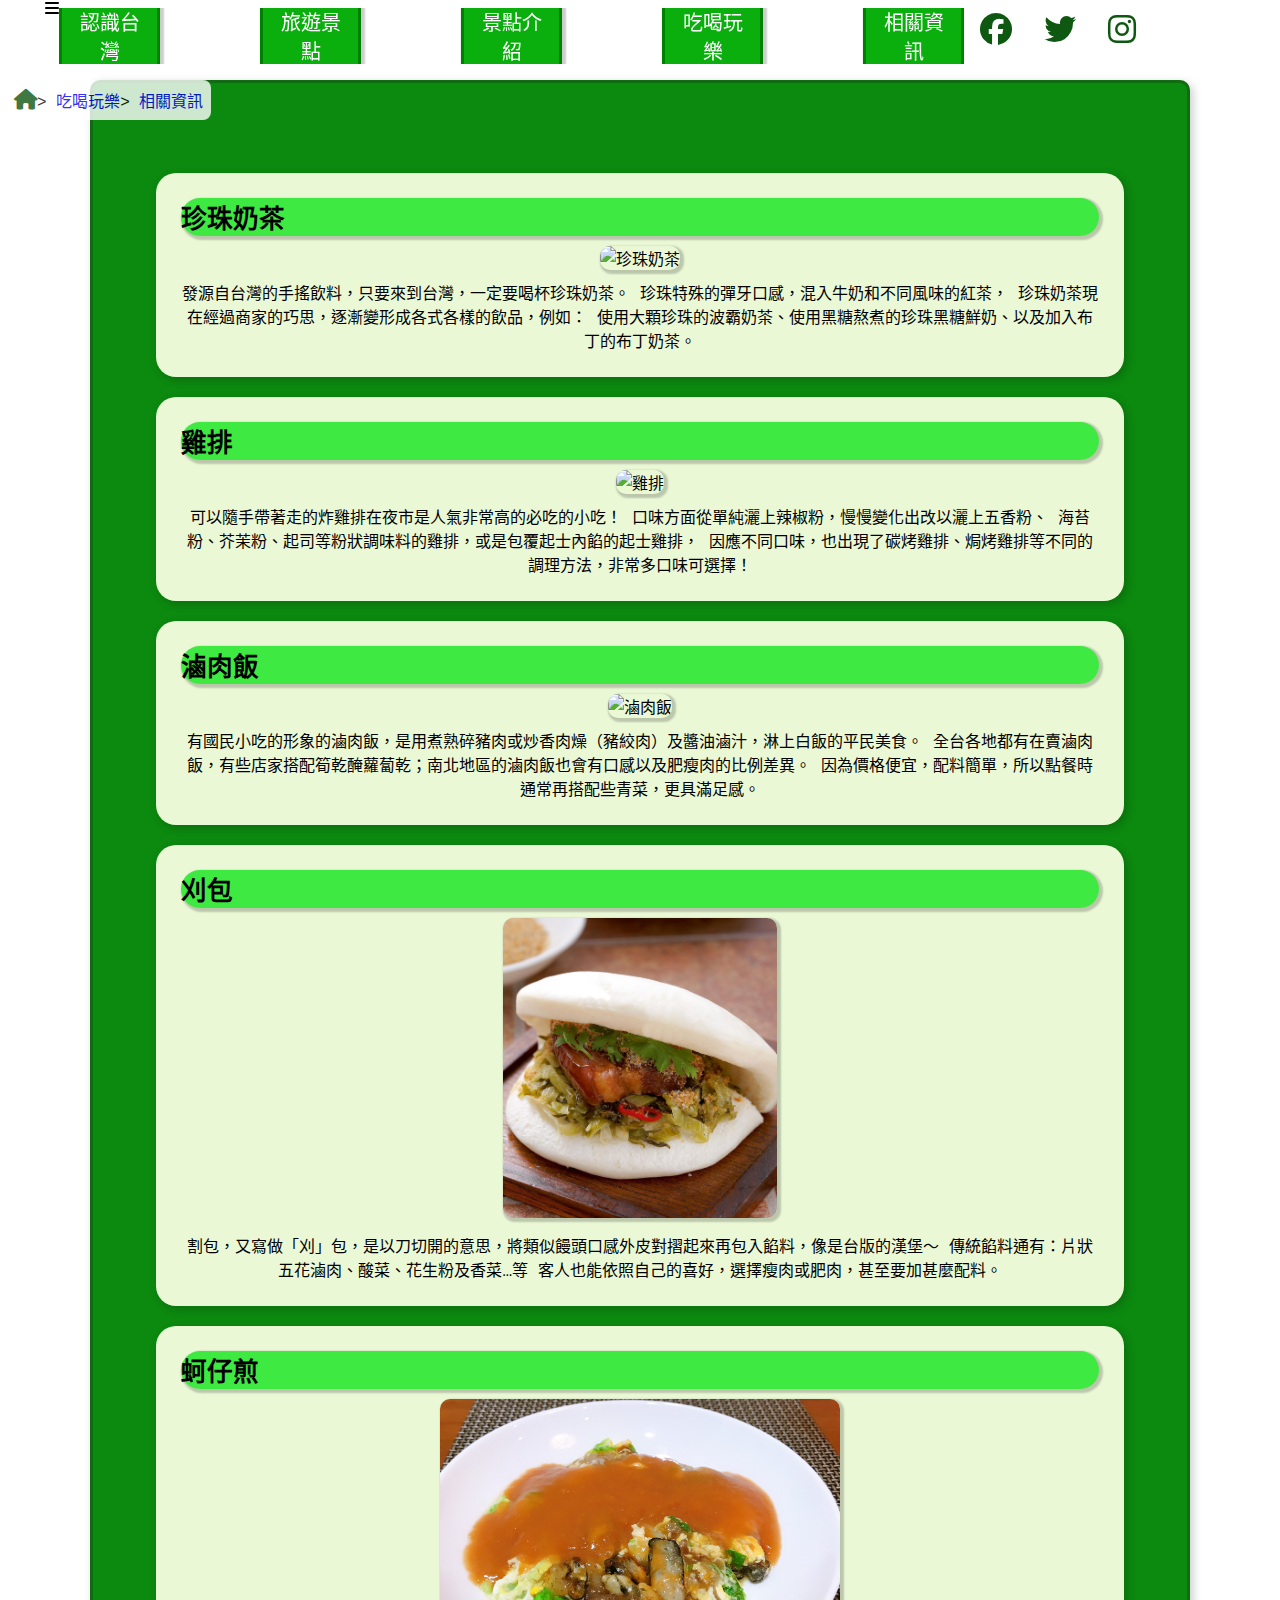
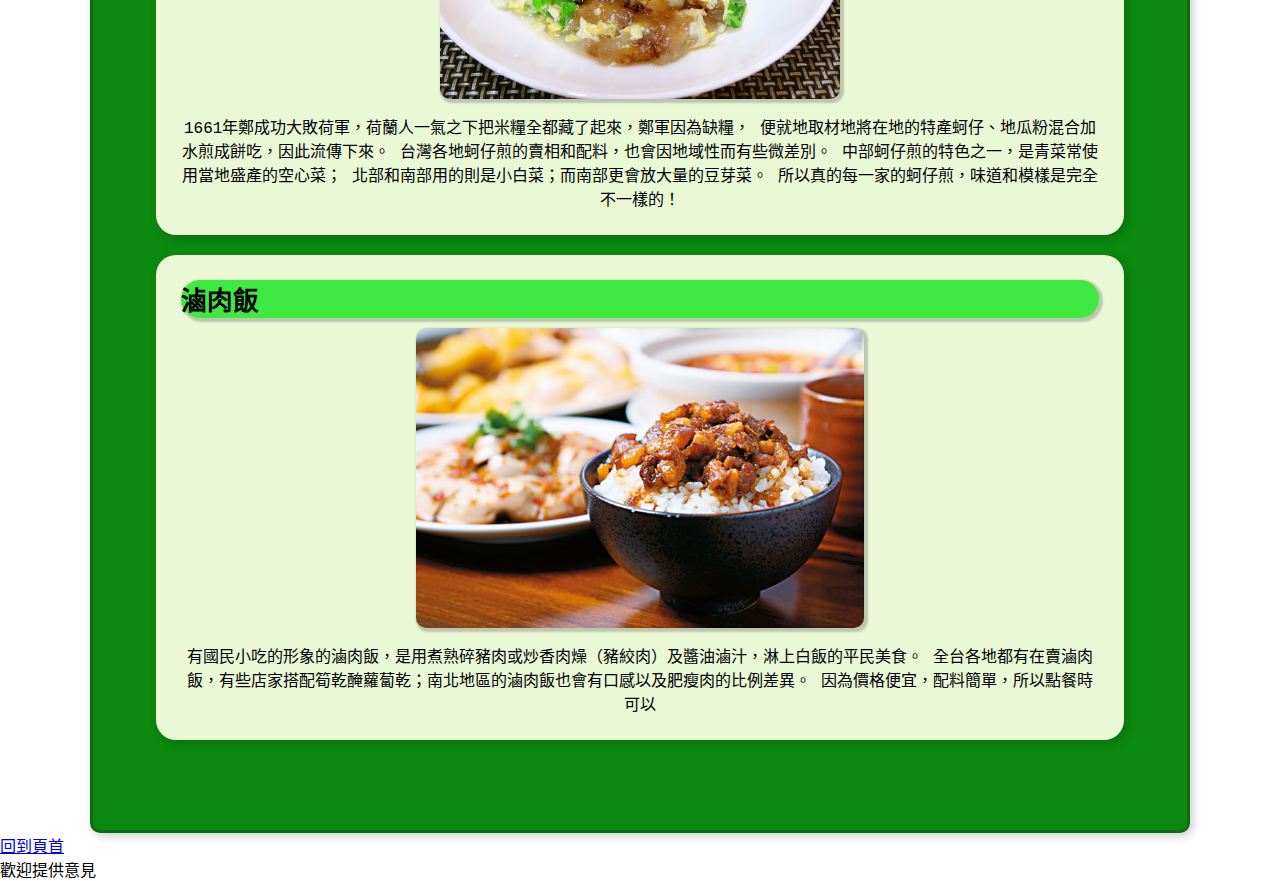
==== drinks&foods.html @ ecb9a021 "commit" ====
<!DOCTYPE html>
<html lang="zh-TW">
<head>
    <meta charset="UTF-8">
    <link rel="stylesheet" href="https://cdnjs.cloudflare.com/ajax/libs/font-awesome/6.6.0/css/all.min.css"/> 
    <meta name="viewport" content="width=device-width, initial-scale=1.0"/>
    <link rel="stylesheet" href="./styles.css"/>
    <title>台灣旅遊</title>
</head>
<body>
    <div class="small-nav">
        <ul class="breadcrumb">
            <a href="./home.html"><i class="fa-solid fa-house"></i></a>
            <li class="breadcrumb-item">
                <a href="./drinks&foods.html">吃喝玩樂</a>
            </li>
            <li class="breadcrumb-item">
                <a href="./more_informations.html">相關資訊</a>
            </li>
        </ul>
        </div>
<!-- <div class="container">
    <div class="navbar-toggle" id="mobile-menu">
        <span class="bar"></span>
        <span class="bar"></span>
        <span class="bar"></span>
    </div> -->
    <nav>
        <h1 class="title">台灣好行</h1>
        <i class="fa-solid fa-bars"></i>
        <!-- <div class="navbar-toggle" id="mobile-menu">
        <span class="bar">認識台灣</span>
        <span class="bar">漫步台灣</span>
        <span class="bar">吃喝玩樂</span>
        <span class="bar">相關資訊</span>
        </div> -->
        <ul class="menu">
            <li><a href="./home.html">認識台灣</a></li>
            <li><a href="./trip-info.html">旅遊景點</a></li>
            <li><a href="./trip.html">景點介紹</a></li>
            <li><a href="./drinks&foods.html">吃喝玩樂</a></li>
            <li><a href="./more_informations.html">相關資訊</a></li>
        </ul> 
        <ul class="nav-icons">
            <li><a href="https://www.twitter.com" class="nav-icon">
                    <i class="fab fa-facebook"></i>
                </a>
            </li>
            <li><a href="https://www.twitter.com" class="nav-icon">
                    <i class="fab fa-twitter"></i>
                </a>
            </li>
            <li><a href="https://www.instagram.com" class="nav-icon">
                <i class="fa-brands fa-instagram"></i>
                </a>
            </li>
        </ul>
    </nav>
    <div class="container">
    <main class="drinks-foods-containers">
        <section class="drink-foods-container">
            <ul class="items">
                <li class="no1">
                    <span class="box_title">珍珠奶茶</span>
                    <img alt="珍珠奶茶" class="box_photos" src="https://www.chunshuitang.com.tw/upload/article_m/ALL_article_[C]_24E24_pFKFEXUAKh.webp" title="珍珠奶茶">
                    <p>發源自台灣的手搖飲料，只要來到台灣，一定要喝杯珍珠奶茶。
                        珍珠特殊的彈牙口感，混入牛奶和不同風味的紅茶，
                        珍珠奶茶現在經過商家的巧思，逐漸變形成各式各樣的飲品，例如：
                        使用大顆珍珠的波霸奶茶、使用黑糖熬煮的珍珠黑糖鮮奶、以及加入布丁的布丁奶茶。
                    </p>
                </li>
                <li class="no2">
                    <span class="box_title">雞排</span>
                    <img alt="雞排" class="box_photos" src="https://d3l76hx23vw40a.cloudfront.net/recipe/webp/bk145-016.webp" title="雞排">
                    <p>可以隨手帶著走的炸雞排在夜市是人氣非常高的必吃的小吃！
                        口味方面從單純灑上辣椒粉，慢慢變化出改以灑上五香粉、
                        海苔粉、芥茉粉、起司等粉狀調味料的雞排，或是包覆起士內餡的起士雞排，
                        因應不同口味，也出現了碳烤雞排、焗烤雞排等不同的調理方法，非常多口味可選擇！           
                    </p>
                </li>
                <li class="no3">
                    <span class="box_title">滷肉飯</span>
                    <img alt="滷肉飯" class="box_photos" src="https://d3l76hx23vw40a.cloudfront.net/recipe/yqn41-006.jpg" title="滷肉飯">
                    <p>有國民小吃的形象的滷肉飯，是用煮熟碎豬肉或炒香肉燥（豬絞肉）及醬油滷汁，淋上白飯的平民美食。
                        全台各地都有在賣滷肉飯，有些店家搭配筍乾醃蘿蔔乾；南北地區的滷肉飯也會有口感以及肥瘦肉的比例差異。
                        因為價格便宜，配料簡單，所以點餐時通常再搭配些青菜，更具滿足感。       
                    </p>
                </li>
                <li class="no4">
                    <span class="box_title">刈包</span>
                    <img alt="刈包" class="box_photos" src="./images/foodanddrinks-bao.jpg" title="刈包">
                    <p>割包，又寫做「刈」包，是以刀切開的意思，將類似饅頭口感外皮對摺起來再包入餡料，像是台版的漢堡～
                        傳統餡料通有：片狀五花滷肉、酸菜、花生粉及香菜…等
                        客人也能依照自己的喜好，選擇瘦肉或肥肉，甚至要加甚麼配料。
                    </p>
                </li>
                <li class="no5">
                    <span class="box_title">蚵仔煎</span>
                    <img alt="蚵仔煎" class="box_photos" src="./images/foodanddrinks-oa.jpg" title="蚵仔煎">
                    <p>1661年鄭成功大敗荷軍，荷蘭人一氣之下把米糧全都藏了起來，鄭軍因為缺糧，
                        便就地取材地將在地的特產蚵仔、地瓜粉混合加水煎成餅吃，因此流傳下來。
                        台灣各地蚵仔煎的賣相和配料，也會因地域性而有些微差別。
                        中部蚵仔煎的特色之一，是青菜常使用當地盛產的空心菜；
                        北部和南部用的則是小白菜；而南部更會放大量的豆芽菜。
                        所以真的每一家的蚵仔煎，味道和模樣是完全不一樣的！
                    </p>
                </li>
                <li class="no6">
                    <span class="box_title">滷肉飯</span>
                    <img alt="滷肉飯" class="box_photos" src="./images/foodanddrinks-rice.jpg" title="滷肉飯">
                    <p>有國民小吃的形象的滷肉飯，是用煮熟碎豬肉或炒香肉燥（豬絞肉）及醬油滷汁，淋上白飯的平民美食。
                        全台各地都有在賣滷肉飯，有些店家搭配筍乾醃蘿蔔乾；南北地區的滷肉飯也會有口感以及肥瘦肉的比例差異。
                        因為價格便宜，配料簡單，所以點餐時可以
                    </p>
                </li>
            </ul>
        </section>
    </main>
    </div>
<script src="./index.js"></script>
</body>
<footer>
    <a class="button" href="./index.html">回到頁首</a>
    <p>歡迎提供意見</p>
</footer>
</html>
---- styles.css ----
:root{
    /* theme */
        /* light shade */
            --clr-primary-1:#d9ffd9;
            --clr-primary-2:#7df87f;
            --clr-primary-3:#3eea41;
            --clr-primary-4:#0aaf0d;
            /* main color */
            --clr-primary-5:#0aaf0d;
            /* dark shade */
            --clr-primary-6: #13c316;
            --clr-primary-7: #0c890f;
            --clr-primary-8: #0f6c11;
            --clr-primary-9 :#0f5812;
            --clr-primary-10:#023105;
            --visited-link-color: purple;
            --visited-link-color: rgb(201, 9, 201);
            /* control text */
            --spacing: 0.25rem;
}

* {
    padding: 0;
    margin: 0 auto;
    box-sizing: border-box;
    font-family: 'Courier New', Courier, monospace;
    /* border:3px solid darkred; */
}

body {
    padding-top: 5rem;
    background-image: url(https://pic.616pic.com/bg_w1180/00/00/44/AWmPutVSXZ.jpg!/fw/1120);
    background-size: cover;
    background-position: center;
    background-attachment: fixed;
}

.container {
    max-width: 1200px;
}

h1{
    /* display:inline-block; */
    width:4rem;
    font-size: 1rem;
    /* text-align: center; */
    padding:5px 0 0 0;
    /* display:inline-table; */
    /* padding-right: 100px;
    padding-left: 100px; */
    /* border-radius: 10px; */
}

nav {
    /* background: rgb(239, 166, 239); */
    background-image: url(https://ppt-cdn.hrxz.com/d/file/04201910/1-150H4154K0m3h2y0uejy0139634.jpg);
    background-repeat: repeat-x;
    display: flex;
    position: fixed;
    width: 100%;
    height:4rem;
    top: 0;
    left:0;
    z-index: 1000;
}

.nav-links {
    /* display: flex; */
    margin-right: 8rem;
    align-items: center;
    text-decoration: none;
    list-style-type: none;
    
}

.nav-link {
    margin: 1rem;
    color: var(--clr-primary-9);
    text-align: center;
    justify-content: center;
    align-items: center;
}

.nav-link:hover {
    color: var(--clr-primary-5);
}

.logo {
    font-size: 2rem;
    color: var(--clr-primary-9);
}

.nav-icons{
font-size: 2rem;
display:flex;
margin-right: 8rem;
align-items: center;
text-decoration: none;
list-style-type: none;
}
.nav-icon{
    margin:1rem;
    color:var(--clr-primary-9);
}
.nav-icon:hover{
    color:var(--clr-primary-5);
}

@media screen and (max-width: 992px) {
    .menu {
        flex-direction: column;
    }
    
    .menu li{
        font-size: 0.5rem;
    }

    .mobile-menu {
        display: active;
}
}
.menu {
    margin-top: 8px;
    list-style-type: none;
    display: flex;
    align-content: space-between;
    width: 100%; 
    overflow: hidden;
    gap: 100px;
    text-align: center;
    justify-content: center;
    align-items: center;
}

.menu a {
    display: block;
    font-size: 20px;
    text-decoration: none;
    padding: 10px;
    background-color:var(--clr-primary-5);
    color: white;
    border-radius: 10px;
    box-shadow: 2px 2px 2px 2px rgba(0, 0, 0, 0.2);
    border: 3px green solid;
}

.menu a:hover {
    background:var(white);
    border: 3px var(--clr-primary-9) dotted;
    color:black;
    box-shadow: 2px 2px 2px 1px rgba(0, 0, 0, 0.2);
}
/* index */
.index-title{
    font-size: 2rem;
    display: flex;
    align-items: center;
    justify-content: center;
    text-align: center;
    font-weight: bold;
    color:black;
}

.index-photo{
    margin-top: 5rem;
    max-width: 100%;
    border-radius: 90px;
    opacity: 0.7;
    filter: blur(0.5px);
}

.index-text{
    font-size: 1.5rem;
    box-shadow: 0 2px 4px rgba(0, 0, 0, 0.2);
    background: rgb(223, 247, 188);
    border-radius: 1rem;
    margin:1.5rem 1.5rem;
    padding: 1rem;

}

.index-list{
    display:grid;
    grid-template-columns: 1fr 1fr;
    grid-gap: 1rem;
    list-style: none;
    padding: 0;
    margin: 0;
}

.logo1{
        /*position:relative;
        */position:fixed;
        background-color: yellow;
        background-image: url();
        width:4rem;
        height: 4rem;
        border-radius: 2rem;
        box-shadow: 0 0 10px rgba(0,0,0,0.3);
        z-index:9999;
        margin-left: 4em;
}

.example{
    position:relative;
    writing-mode: horizontal-tb;
    margin-inline-start: 2rem;
    background-color: #00c821;
    border-radius: 0.5rem;
    font-size:0.8rem;
    box-shadow: inset 0 0 10px rgba(0,0,0,0.3);
    text-align: center;
    font-weight: bold;
    color: var(--clr-primary-9);
    z-index: 9999;
}

.exalpe:hover{
background: #00c821;
color:aliceblue;
}

h1{
color:transparent;
}

/* drinks&foods */
.drinks-foods-containers {
    max-width:1100px;
    border-radius:10px;
    margin:0 auto;
    padding:70px 60px;
    background-color: rgba(255, 255, 255, 0.8);
    background-color: var(--clr-primary-7);
    border:var(--clr-primary-8) 3px solid;
    border-radius: 10px;
    box-shadow: 3px 3px 10px 0px rgba(0, 0, 0, 0.2);
}

.drink-foods-container li {
    background-color: rgb(234, 248, 214);
    padding: 25px;
    vertical-align: top;
    margin:20px 3px 0px 3px;
    margin-bottom: 20px;
    box-shadow: 3px 3px 10px 0px rgba(0, 0, 0, 0.2);
    border-radius: 20px;
    text-align:center;
    overflow: hidden;
    position: relative;
}

/* .text1 p{
    line-height: 1.6rem;
    margin:30px;
    padding:20px;
    display:flex;
    font-size: 20px;
} */

.box_photos {
    max-height: 300px;
    max-width: 100%;
    margin:10px;
    box-shadow: 2px 2px 2px 2px rgba(0, 0, 0, 0.2);
    /* border:transparent 3px; */
    border-radius: 10px;
}

.box_title{
    display:flex;
    font-size: 1.6rem;
    font-weight: bold;
    background-color: var(--clr-primary-3);
    border-radius: 30px;
    box-shadow:2px 2px 2px 2px rgba(0, 0, 0, 0.2);
}

/* breadcrumb */
.small-nav{
    margin-left:6px;
}
.fa-house{
    color:var(--clr-primary-9);
    font-size:1.3rem;
}
.breadcrumb-item::before{
    content:">";
}

.breadcrumb{
    display:flex;
    align-items: center;
    background-color: white;
    margin: 0;
    padding:0.5rem;
    position: fixed;
    border-radius: 0.5rem;
    opacity: 0.8;
    z-index: 1000;
}

.breadcrumb a{
    text-decoration: none;
}

.breadcrumb a:hover{
    background-color: #c62ded;
    background-color: #3eea41;
    border-radius: 0.6rem;
    transition: 1s ease-in-out;
    -webkit-box-reflect: below 1rem linear-gradient(to bottom, rgba(0,0,0,0.0), rgba(0,0,0,0.4));
}

.breadcrumb a:visited {
    color:var(--visited-link-color);
}

@media screen and (max-width: 768px) {
    .fa-house,.breadcrumb,h1{
        display:none;
    }
}

.section footer{
    font-size: 1rem;
    text-align: center;
    background-color: var(--clr-primary-1);
}
.footer-icons{
    display:flex;
    justify-content: center;
    align-items: center;
    text-decoration: none;
    list-style-type: none;
}
/* global css above */

/* home.html */
.text_box{
    width:1000px;
}

.index-container{
    display:flex;
    justify-content: space-between;
    background-color: #e1f2e1;
    border-radius: 2rem;
}

.index-list {
    display: flex;
    align-items: center;
    justify-content: space-between;
    list-style: none;
    padding: 0;
    margin: 0;
}

.index-item {
    flex: 1; 
    margin:1rem;
}

.index-photos {
    flex: 1; 
    text-align: center;
    margin-right:4rem;
}
.index-photo {
    max-width: 100%; 
    height: auto;
    border-radius: 2rem;
    opacity: 0.7;
    filter: blur(0.5px);
}

.index-text{
    padding: 1rem;
    border-radius: 2rem;
    background-color: #ace9ac;
}

.index-text p::before{
    content: "  ";
}

/* trip */
.grid-container {
    background-color: white;
    display: grid;
    grid-template-columns: repeat(3, 1fr);
    gap: 0.3rem;
    border:solid 0.3rem white;
    border-radius: 2rem;
    /* justify-content: center; */
    /* margin:8rem; */
    overflow: hidden;
    box-shadow: 0 0 0 0.2 black;
    
}

.grid-item {
    width: 100%;
    height: 100%;
    display: flex;
    justify-content: center;
    align-items: center;
    overflow: hidden;
    position: relative;
}

.grid-item img {
    width: 100%;
    height: 100%;
    object-fit: cover;
    transition: transform 0.3s ease;
    opacity: 0.7;
}

.grid-item:hover img {
    transform: scale(1.1);
    opacity: 1.0;
}

.empty-top{
    /* background-color: #a0e6a2; */
    background-color: var(--clr-primary-4);
}
.empty-middle{
    background-color: var(--clr-primary-4);
}
.empty-bottom{
    background-color: var(--clr-primary-4);
}
.sodoku-text{
    font-size: 1.3rem;
    text-align: center;
    justify-content: center;
    align-items: center;
    color: white;
    font-weight: bold;
}

.sodoku-text-special{
    color:white;
    font-size: 1.5rem;
    font-weight: bold;
    text-align: center;
    justify-content: center;
    align-items: center;
    -webkit-box-reflect: below 0.1rem linear-gradient(to bottom, rgba(0,0,0,0.0), rgba(0,0,0,0.3));
}
.speacial-container{
    width:100%;
    background-image: url(./images/bg-star.gif);
    z-index: 800;
}

@media(max-width: 768px){
    .grid-container {
        grid-template-columns: repeat(1, 1fr);
    }
    .trip-item {
        flex-direction: column;
}
}
/* trip-info */
/* trip below*/
/* 由九份->花蓮->高雄佛光山->嘉義阿里山 */
.trips-container {
    margin-top: 2.8rem;
    display: flex;
    /* flex-wrap: wrap; */
    justify-content: center;
    align-items: center;
    flex-direction: column;
}
.trip-item {
    /* scroll-margin-top: 6rem;  */
    display: flex;
    flex-direction: row;
    width: 100%;
    margin-bottom: 4rem;
    scroll-margin-top: 7rem;
    font-size:1.1rem;
    line-height: 1.5;
}
.trip-photos {
    flex: 1;
    background-color: #f0f0f0;
    min-height: 4rem; 
    padding: 1rem; 
}
.trip-photos img {
    width: 100%;
    height: auto;
    display: flex;
    justify-items: center;
    align-items: center;
}
.text-box {
    flex: 1;
    background-color: #d5eb9e;
    min-height: 100px; 
    padding: 10px;
}

ul{
    list-style-type: none;
}
@media (max-width: 768px) {
    .trip-item {
        flex-direction: column;
    }
}

/* more_informations */
.information-box {
    max-width:800px;
}
.information-box li {
    background-color: rgb(234, 248, 214);
    padding: 1rem;
    box-shadow: 3px 3px 10px 0px rgba(0, 0, 0, 0.2);
    border-radius: 20px;
    margin:1rem;
}

.information-item {
    display: flex;
    flex-direction: column;
    font-size:1.2rem;
    line-height: 1.6;
    padding:0.5rem;
    margin:0.5rem;    /* align-items: center; */
}

.information_photos {
    max-height: 300px;
    max-width: 100%;
    margin:10px;
    box-shadow: 2px 2px 2px 2px rgba(0, 0, 0, 0.2);
    /*border:transparent 3px;
    */border-radius:1rem;
}

.information-title{
    background-color: #8cde8e;
    font-size: 1.5rem;
    padding:0.5rem 0.5rem 0.5rem 0.5rem;
    border-radius: 1rem;
    margin-bottom: 1rem;
}
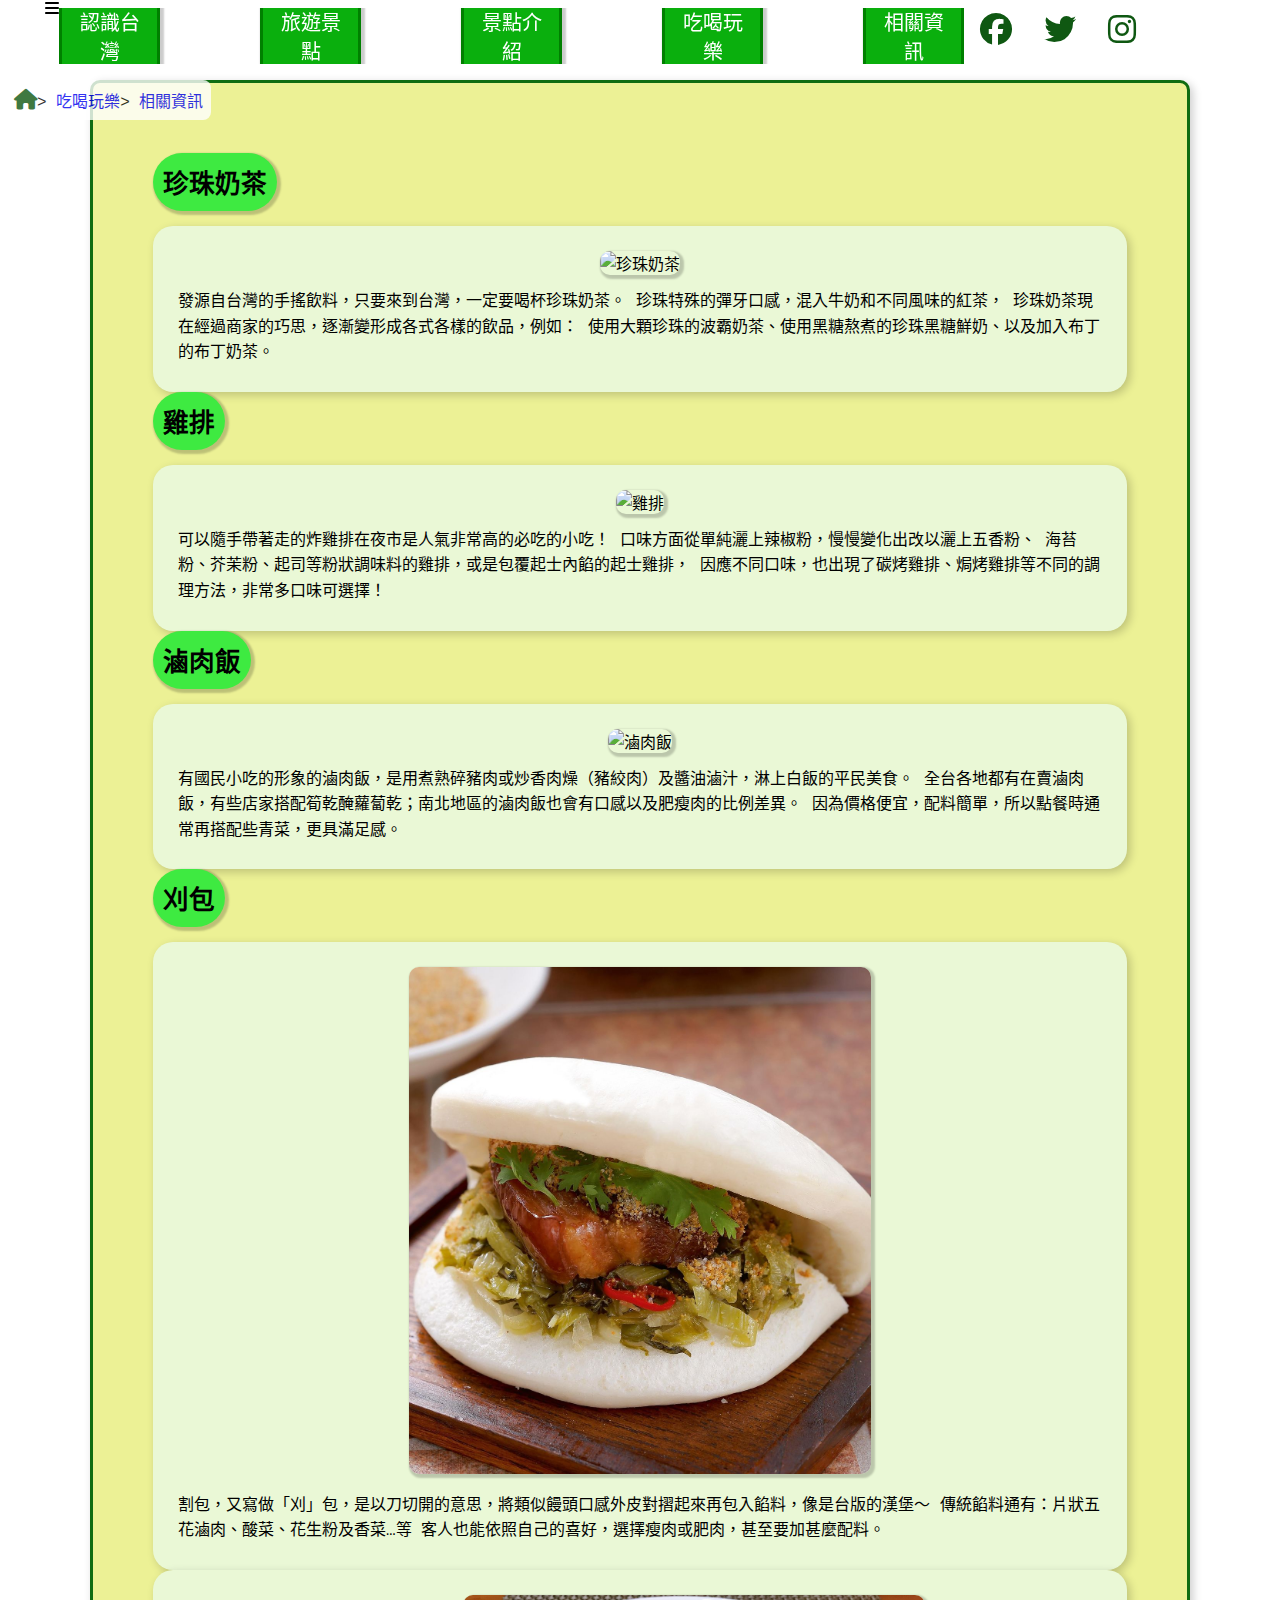
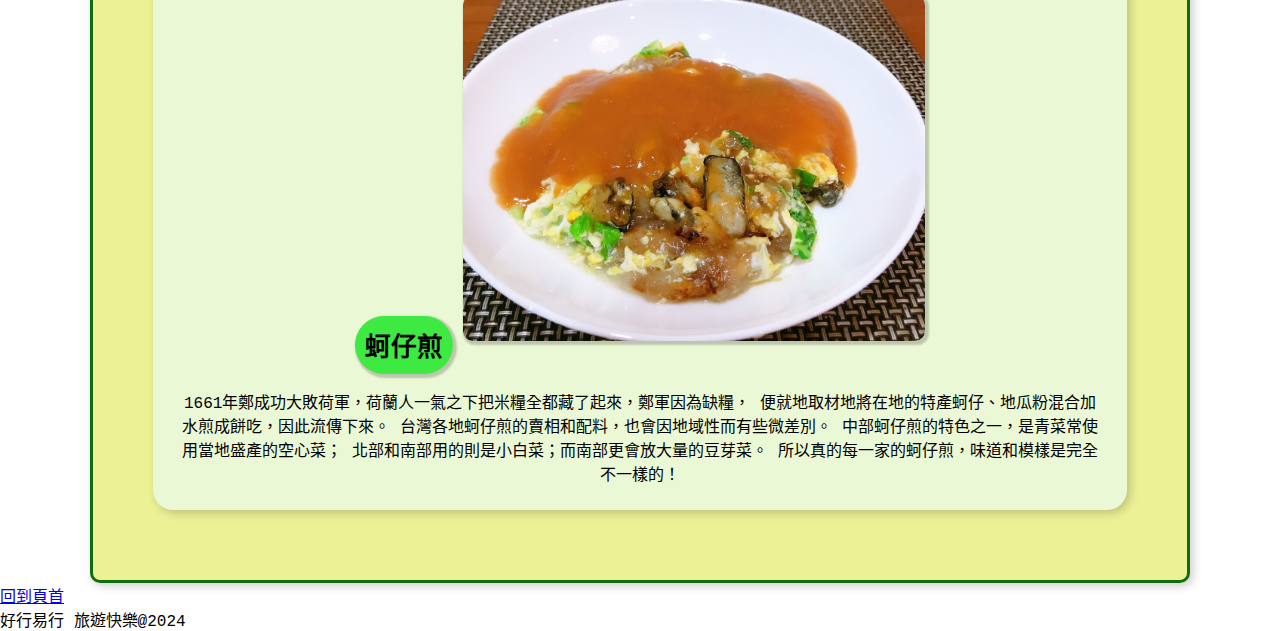
==== commit 44451d82: "update something" ====
--- a/drinks&foods.html
+++ b/drinks&foods.html
@@ -60,8 +60,8 @@
     <main class="drinks-foods-containers">
         <section class="drink-foods-container">
             <ul class="items">
+                <div class="box_title">珍珠奶茶</div>
                 <li class="no1">
-                    <span class="box_title">珍珠奶茶</span>
                     <img alt="珍珠奶茶" class="box_photos" src="https://www.chunshuitang.com.tw/upload/article_m/ALL_article_[C]_24E24_pFKFEXUAKh.webp" title="珍珠奶茶">
                     <p>發源自台灣的手搖飲料，只要來到台灣，一定要喝杯珍珠奶茶。
                         珍珠特殊的彈牙口感，混入牛奶和不同風味的紅茶，
@@ -69,8 +69,8 @@
                         使用大顆珍珠的波霸奶茶、使用黑糖熬煮的珍珠黑糖鮮奶、以及加入布丁的布丁奶茶。
                     </p>
                 </li>
+                <div class="box_title">雞排</div>
                 <li class="no2">
-                    <span class="box_title">雞排</span>
                     <img alt="雞排" class="box_photos" src="https://d3l76hx23vw40a.cloudfront.net/recipe/webp/bk145-016.webp" title="雞排">
                     <p>可以隨手帶著走的炸雞排在夜市是人氣非常高的必吃的小吃！
                         口味方面從單純灑上辣椒粉，慢慢變化出改以灑上五香粉、
@@ -78,16 +78,16 @@
                         因應不同口味，也出現了碳烤雞排、焗烤雞排等不同的調理方法，非常多口味可選擇！           
                     </p>
                 </li>
+                <div class="box_title">滷肉飯</div>
                 <li class="no3">
-                    <span class="box_title">滷肉飯</span>
                     <img alt="滷肉飯" class="box_photos" src="https://d3l76hx23vw40a.cloudfront.net/recipe/yqn41-006.jpg" title="滷肉飯">
                     <p>有國民小吃的形象的滷肉飯，是用煮熟碎豬肉或炒香肉燥（豬絞肉）及醬油滷汁，淋上白飯的平民美食。
                         全台各地都有在賣滷肉飯，有些店家搭配筍乾醃蘿蔔乾；南北地區的滷肉飯也會有口感以及肥瘦肉的比例差異。
                         因為價格便宜，配料簡單，所以點餐時通常再搭配些青菜，更具滿足感。       
                     </p>
                 </li>
+                <span class="box_title">刈包</span>
                 <li class="no4">
-                    <span class="box_title">刈包</span>
                     <img alt="刈包" class="box_photos" src="./images/foodanddrinks-bao.jpg" title="刈包">
                     <p>割包，又寫做「刈」包，是以刀切開的意思，將類似饅頭口感外皮對摺起來再包入餡料，像是台版的漢堡～
                         傳統餡料通有：片狀五花滷肉、酸菜、花生粉及香菜…等
@@ -105,14 +105,6 @@
                         所以真的每一家的蚵仔煎，味道和模樣是完全不一樣的！
                     </p>
                 </li>
-                <li class="no6">
-                    <span class="box_title">滷肉飯</span>
-                    <img alt="滷肉飯" class="box_photos" src="./images/foodanddrinks-rice.jpg" title="滷肉飯">
-                    <p>有國民小吃的形象的滷肉飯，是用煮熟碎豬肉或炒香肉燥（豬絞肉）及醬油滷汁，淋上白飯的平民美食。
-                        全台各地都有在賣滷肉飯，有些店家搭配筍乾醃蘿蔔乾；南北地區的滷肉飯也會有口感以及肥瘦肉的比例差異。
-                        因為價格便宜，配料簡單，所以點餐時可以
-                    </p>
-                </li>
             </ul>
         </section>
     </main>
@@ -121,6 +113,6 @@
 </body>
 <footer>
     <a class="button" href="./index.html">回到頁首</a>
-    <p>歡迎提供意見</p>
+    <p>好行易行 旅遊快樂@2024</p>
 </footer>
 </html>--- a/styles.css
+++ b/styles.css
@@ -201,7 +201,7 @@
         margin-left: 4em;
 }
 
-.example{
+/* .example{
     position:relative;
     writing-mode: horizontal-tb;
     margin-inline-start: 2rem;
@@ -218,7 +218,7 @@
 .exalpe:hover{
 background: #00c821;
 color:aliceblue;
-}
+} */
 
 h1{
 color:transparent;
@@ -226,7 +226,7 @@
 
 /* drinks&foods */
 .drinks-foods-containers {
-    max-width:1100px;
+    /* max-width:1100px;
     border-radius:10px;
     margin:0 auto;
     padding:70px 60px;
@@ -234,11 +234,22 @@
     background-color: var(--clr-primary-7);
     border:var(--clr-primary-8) 3px solid;
     border-radius: 10px;
+    box-shadow: 3px 3px 10px 0px rgba(0, 0, 0, 0.2); */
+    max-width: 1100px;
+    margin: 0 auto;
+    padding: 70px 60px;
+    background-color: rgba(231, 237, 122, 0.8);
+    border: var(--clr-primary-8) 3px solid;
+    border-radius: 10px;
     box-shadow: 3px 3px 10px 0px rgba(0, 0, 0, 0.2);
 }
-
+.drink-foods-container {
+    display: grid;
+    grid-template-columns: repeat(auto-fit, minmax(300px, 1fr));
+    gap: 20px;
+}
 .drink-foods-container li {
-    background-color: rgb(234, 248, 214);
+    /* background-color: rgb(234, 248, 214);
     padding: 25px;
     vertical-align: top;
     margin:20px 3px 0px 3px;
@@ -247,7 +258,12 @@
     border-radius: 20px;
     text-align:center;
     overflow: hidden;
-    position: relative;
+    position: relative; */
+    background-color: rgb(234, 248, 214);
+    padding: 25px;
+    border-radius: 20px;
+    box-shadow: 3px 3px 10px 0px rgba(0, 0, 0, 0.2);
+    text-align: center;
 }
 
 /* .text1 p{
@@ -259,21 +275,45 @@
 } */
 
 .box_photos {
-    max-height: 300px;
+    /* max-height: 300px;
     max-width: 100%;
     margin:10px;
     box-shadow: 2px 2px 2px 2px rgba(0, 0, 0, 0.2);
     /* border:transparent 3px; */
     border-radius: 10px;
+    max-width: 50%;
+    border-radius: 10px;
+    margin-bottom: 15px;
+    box-shadow: 2px 2px 2px 2px rgba(0, 0, 0, 0.2);
 }
 
 .box_title{
-    display:flex;
+    /* display:flex;
     font-size: 1.6rem;
     font-weight: bold;
     background-color: var(--clr-primary-3);
     border-radius: 30px;
-    box-shadow:2px 2px 2px 2px rgba(0, 0, 0, 0.2);
+    box-shadow:2px 2px 2px 2px rgba(0, 0, 0, 0.2); */
+    font-size: 1.6rem;
+    font-weight: bold;
+    background-color: var(--clr-primary-3);
+    border-radius: 30px;
+    padding: 10px;
+    margin-bottom: 15px;
+    box-shadow: 2px 2px 2px 2px rgba(0, 0, 0, 0.2);
+    display:inline-block;
+    justify-content: center;
+    align-items: center;
+    
+
+}
+
+.no1,.no2,.no3,.no4,.no5 p{
+    p {
+        font-size: 1rem;
+        line-height: 1.6;
+        text-align: left;
+    }
 }
 
 /* breadcrumb */
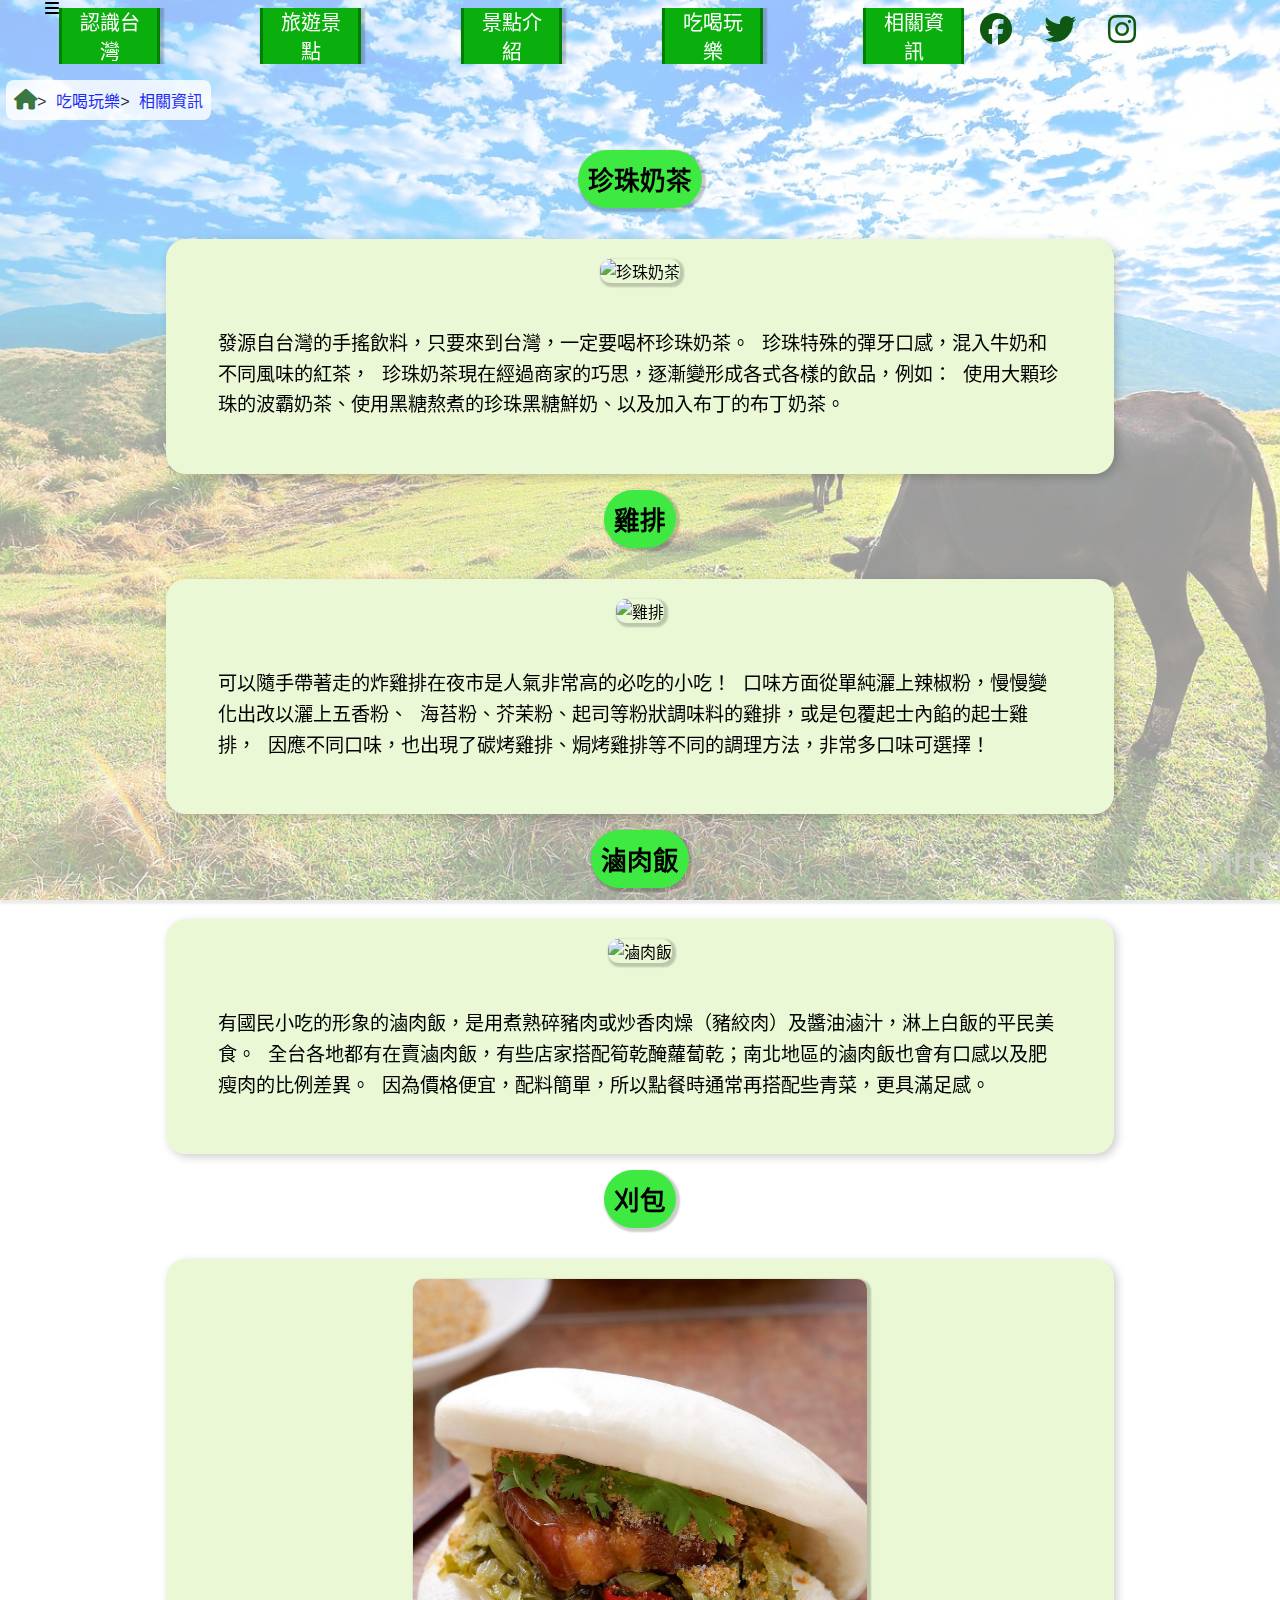
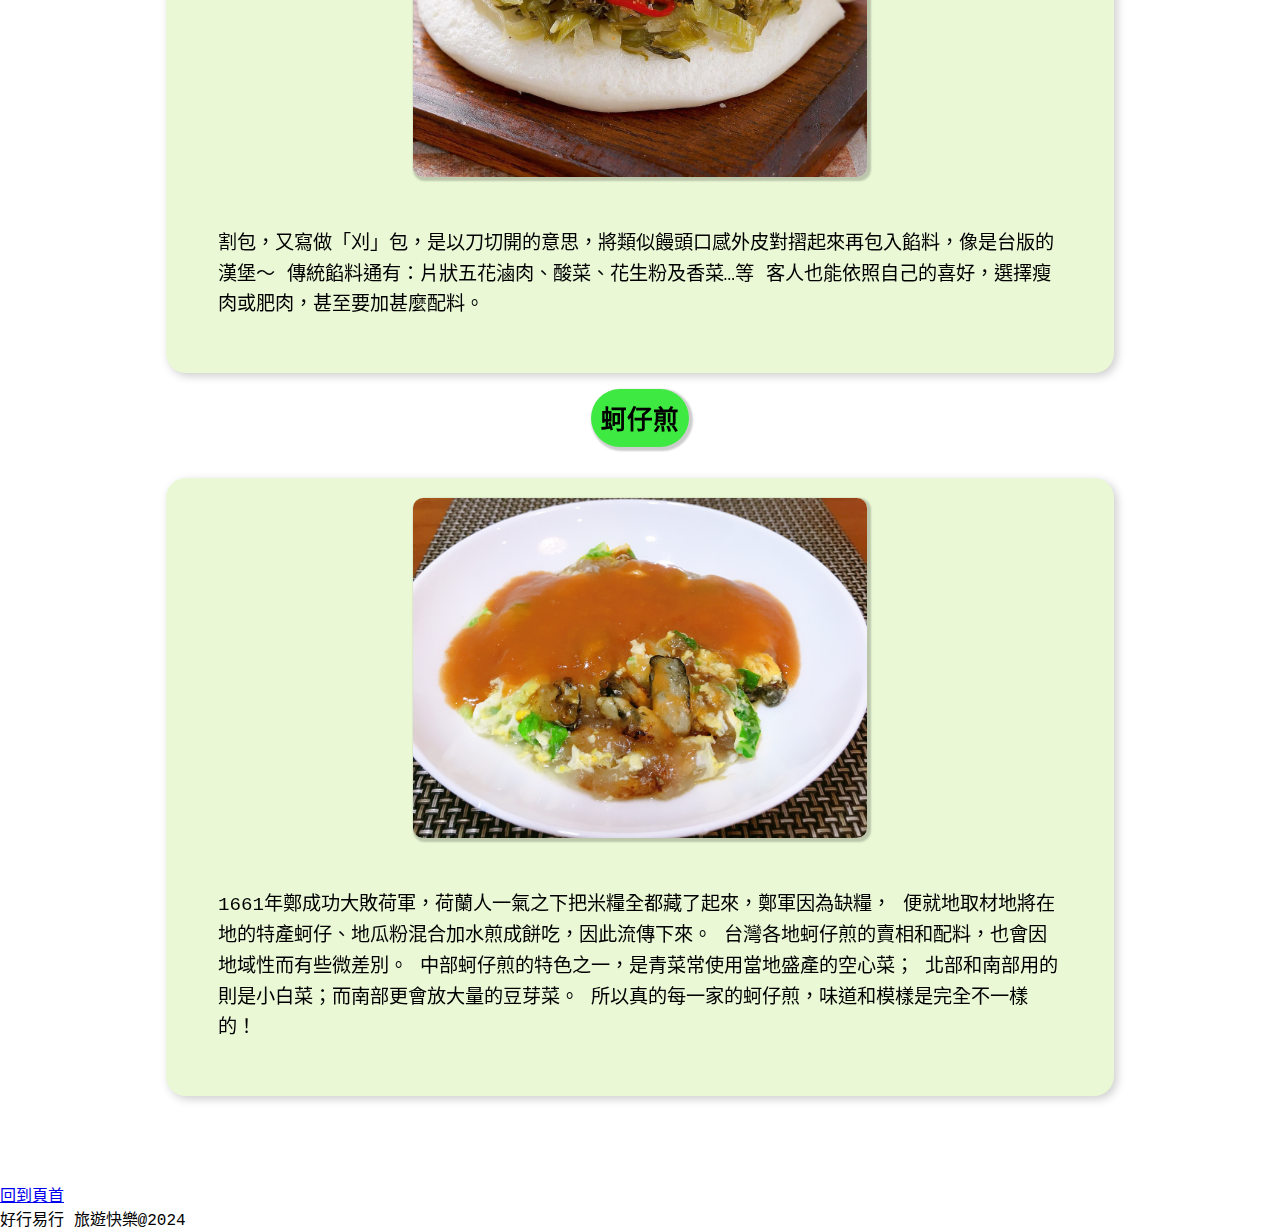
==== commit 606da1c6: "update food and drinks" ====
--- a/drinks&foods.html
+++ b/drinks&foods.html
@@ -94,8 +94,8 @@
                         客人也能依照自己的喜好，選擇瘦肉或肥肉，甚至要加甚麼配料。
                     </p>
                 </li>
+                <span class="box_title">蚵仔煎</span>
                 <li class="no5">
-                    <span class="box_title">蚵仔煎</span>
                     <img alt="蚵仔煎" class="box_photos" src="./images/foodanddrinks-oa.jpg" title="蚵仔煎">
                     <p>1661年鄭成功大敗荷軍，荷蘭人一氣之下把米糧全都藏了起來，鄭軍因為缺糧，
                         便就地取材地將在地的特產蚵仔、地瓜粉混合加水煎成餅吃，因此流傳下來。
@@ -109,10 +109,9 @@
         </section>
     </main>
     </div>
-<script src="./index.js"></script>
 </body>
 <footer>
-    <a class="button" href="./index.html">回到頁首</a>
+    <a class="button" href="./home.html">回到頁首</a>
     <p>好行易行 旅遊快樂@2024</p>
 </footer>
 </html>--- a/styles.css
+++ b/styles.css
@@ -201,85 +201,51 @@
         margin-left: 4em;
 }
 
-/* .example{
-    position:relative;
-    writing-mode: horizontal-tb;
-    margin-inline-start: 2rem;
-    background-color: #00c821;
-    border-radius: 0.5rem;
-    font-size:0.8rem;
-    box-shadow: inset 0 0 10px rgba(0,0,0,0.3);
-    text-align: center;
-    font-weight: bold;
-    color: var(--clr-primary-9);
-    z-index: 9999;
-}
-
-.exalpe:hover{
-background: #00c821;
-color:aliceblue;
-} */
-
 h1{
 color:transparent;
 }
 
 /* drinks&foods */
 .drinks-foods-containers {
-    /* max-width:1100px;
-    border-radius:10px;
-    margin:0 auto;
-    padding:70px 60px;
-    background-color: rgba(255, 255, 255, 0.8);
-    background-color: var(--clr-primary-7);
-    border:var(--clr-primary-8) 3px solid;
-    border-radius: 10px;
-    box-shadow: 3px 3px 10px 0px rgba(0, 0, 0, 0.2); */
     max-width: 1100px;
     margin: 0 auto;
     padding: 70px 60px;
-    background-color: rgba(231, 237, 122, 0.8);
-    border: var(--clr-primary-8) 3px solid;
+    /*background-color: rgba(231, 237, 122, 0.8);
+    /* border: var(--clr-primary-8) 3px solid; */
     border-radius: 10px;
-    box-shadow: 3px 3px 10px 0px rgba(0, 0, 0, 0.2);
+}
+
+.drinks-foods-containers::before{
+    content: '';
+    position: absolute;
+    top: 0;
+    left: 0;
+    width: 100%;
+    height: 100%;
+    background-image: url(./images/bg-chingtienkang.jpg);
+    box-shadow: 2px 2px 2px 2px rgba(0, 0, 0, 0.2);
+    background-size: cover;
+    background-repeat: repeat-y;
+    backdrop-filter: blur(10px);
+    z-index: 1;
+    opacity: 0.4;
 }
 .drink-foods-container {
+    position: relative;
     display: grid;
     grid-template-columns: repeat(auto-fit, minmax(300px, 1fr));
     gap: 20px;
-}
+    z-index: 2;
+}
+
 .drink-foods-container li {
-    /* background-color: rgb(234, 248, 214);
-    padding: 25px;
-    vertical-align: top;
-    margin:20px 3px 0px 3px;
-    margin-bottom: 20px;
-    box-shadow: 3px 3px 10px 0px rgba(0, 0, 0, 0.2);
+    background-color: rgb(234, 248, 214);
+    padding: 20px;
     border-radius: 20px;
-    text-align:center;
-    overflow: hidden;
-    position: relative; */
-    background-color: rgb(234, 248, 214);
-    padding: 25px;
-    border-radius: 20px;
-    box-shadow: 3px 3px 10px 0px rgba(0, 0, 0, 0.2);
-    text-align: center;
-}
-
-/* .text1 p{
-    line-height: 1.6rem;
-    margin:30px;
-    padding:20px;
-    display:flex;
-    font-size: 20px;
-} */
+    text-align: center;
+}
 
 .box_photos {
-    /* max-height: 300px;
-    max-width: 100%;
-    margin:10px;
-    box-shadow: 2px 2px 2px 2px rgba(0, 0, 0, 0.2);
-    /* border:transparent 3px; */
     border-radius: 10px;
     max-width: 50%;
     border-radius: 10px;
@@ -288,12 +254,6 @@
 }
 
 .box_title{
-    /* display:flex;
-    font-size: 1.6rem;
-    font-weight: bold;
-    background-color: var(--clr-primary-3);
-    border-radius: 30px;
-    box-shadow:2px 2px 2px 2px rgba(0, 0, 0, 0.2); */
     font-size: 1.6rem;
     font-weight: bold;
     background-color: var(--clr-primary-3);
@@ -304,18 +264,24 @@
     display:inline-block;
     justify-content: center;
     align-items: center;
-    
-
-}
-
-.no1,.no2,.no3,.no4,.no5 p{
+}
+
+.no1,.no2,.no3,.no4,.no5,p{
     p {
-        font-size: 1rem;
+        font-size: 1.2rem;
         line-height: 1.6;
         text-align: left;
+        padding:2rem;
     }
 }
-
+.no1,.no2,.no3,.no4,.no5{
+    margin:1rem;
+    box-shadow: 3px 3px 10px 0px rgba(0, 0, 0, 0.2);
+}
+
+.items{
+    text-align: center;
+}
 /* breadcrumb */
 .small-nav{
     margin-left:6px;
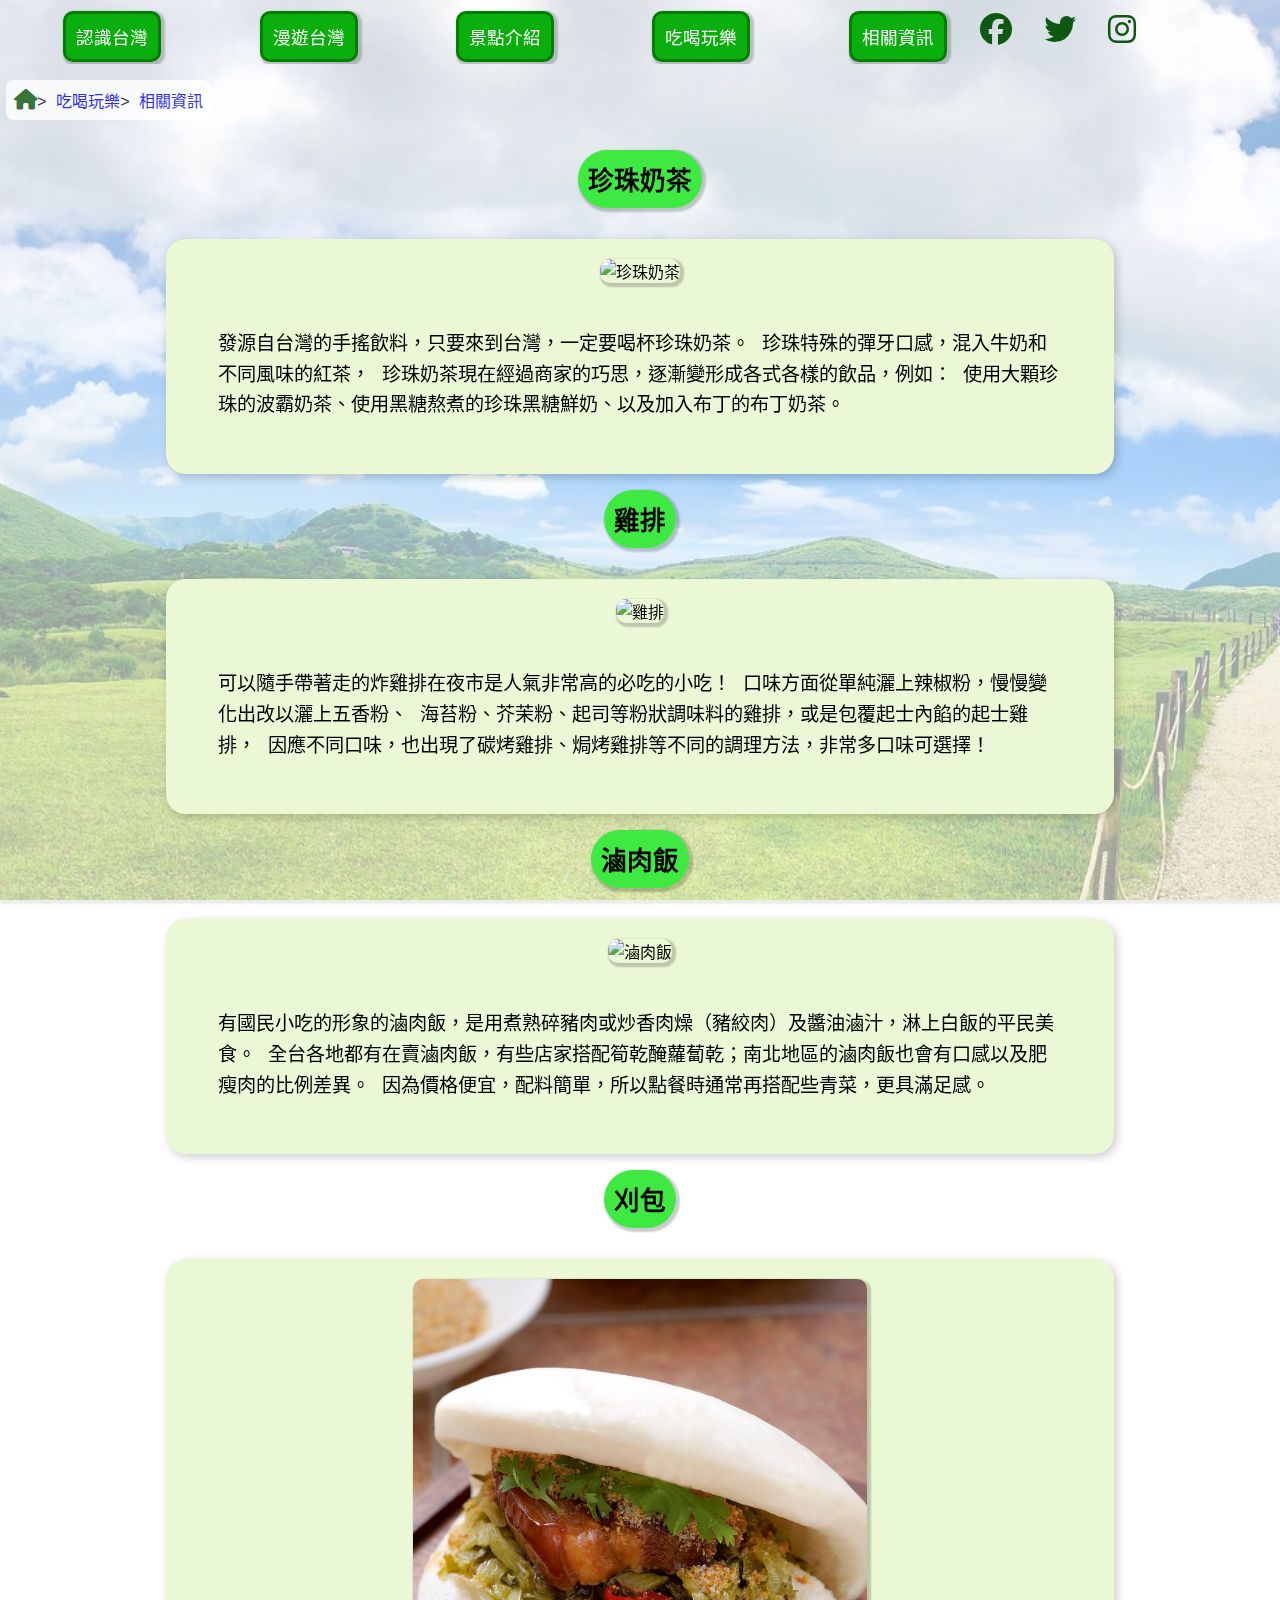
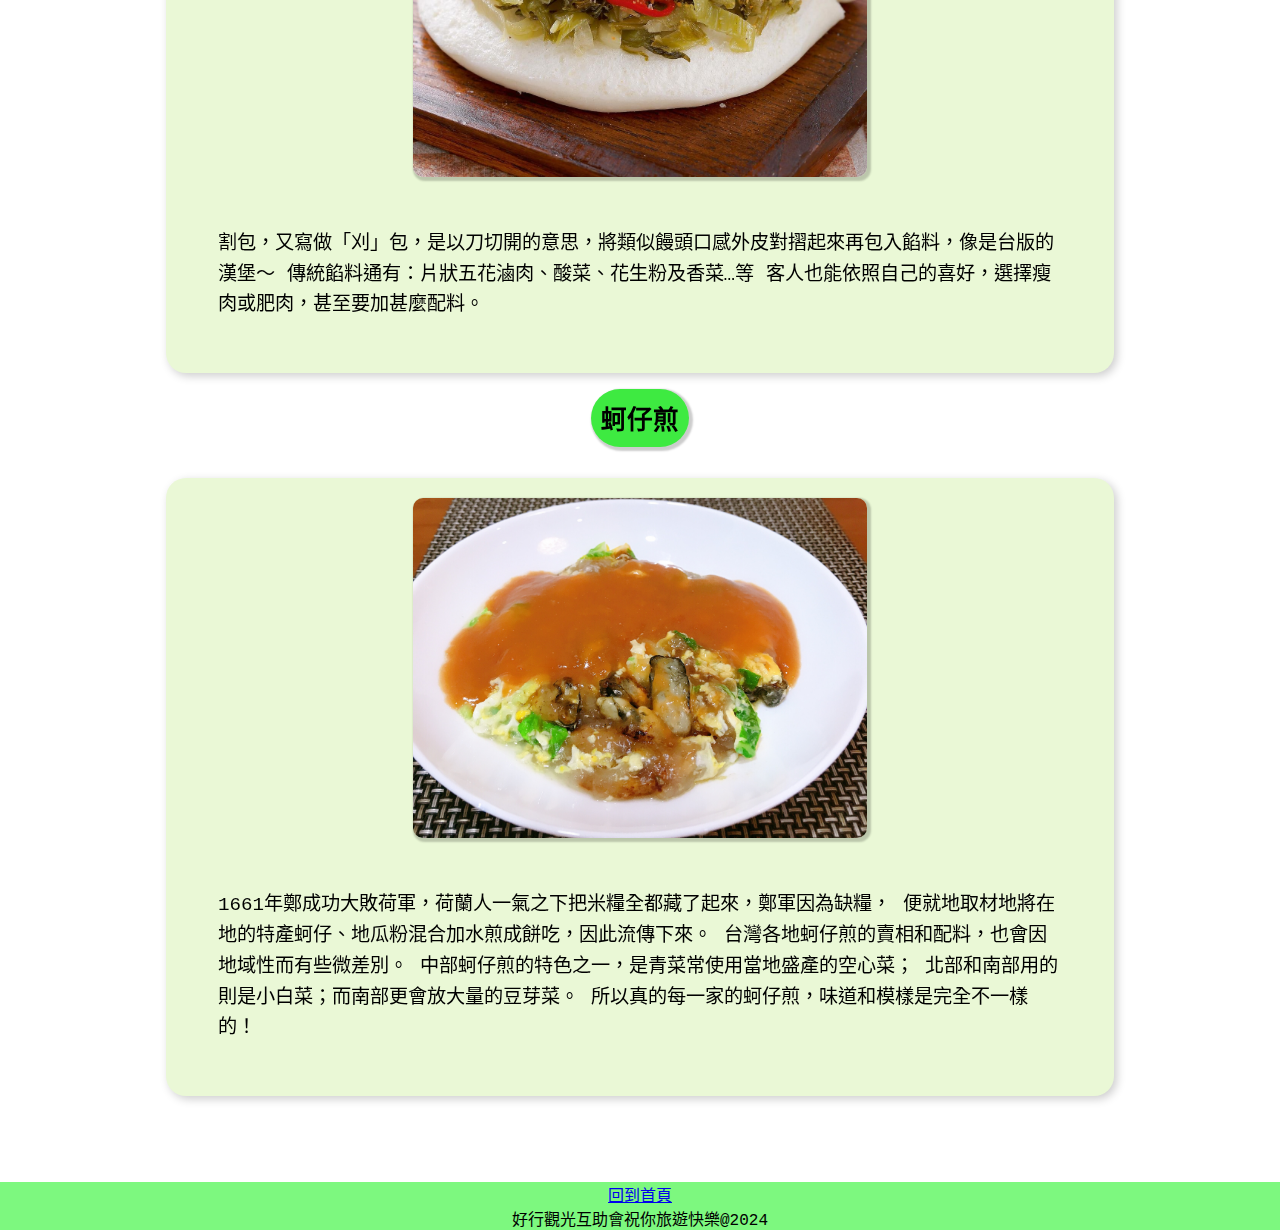
==== commit 84399d63: "final version navbar and footer fix" ====
--- a/drinks&foods.html
+++ b/drinks&foods.html
@@ -5,12 +5,12 @@
     <link rel="stylesheet" href="https://cdnjs.cloudflare.com/ajax/libs/font-awesome/6.6.0/css/all.min.css"/> 
     <meta name="viewport" content="width=device-width, initial-scale=1.0"/>
     <link rel="stylesheet" href="./styles.css"/>
-    <title>台灣旅遊</title>
+    <title>台灣好行</title>
 </head>
 <body>
     <div class="small-nav">
         <ul class="breadcrumb">
-            <a href="./home.html"><i class="fa-solid fa-house"></i></a>
+            <a href="./index.html"><i class="fa-solid fa-house"></i></a>
             <li class="breadcrumb-item">
                 <a href="./drinks&foods.html">吃喝玩樂</a>
             </li>
@@ -19,43 +19,38 @@
             </li>
         </ul>
         </div>
-<!-- <div class="container">
-    <div class="navbar-toggle" id="mobile-menu">
-        <span class="bar"></span>
-        <span class="bar"></span>
-        <span class="bar"></span>
-    </div> -->
-    <nav>
-        <h1 class="title">台灣好行</h1>
-        <i class="fa-solid fa-bars"></i>
-        <!-- <div class="navbar-toggle" id="mobile-menu">
-        <span class="bar">認識台灣</span>
-        <span class="bar">漫步台灣</span>
-        <span class="bar">吃喝玩樂</span>
-        <span class="bar">相關資訊</span>
-        </div> -->
-        <ul class="menu">
-            <li><a href="./home.html">認識台灣</a></li>
-            <li><a href="./trip-info.html">旅遊景點</a></li>
-            <li><a href="./trip.html">景點介紹</a></li>
-            <li><a href="./drinks&foods.html">吃喝玩樂</a></li>
-            <li><a href="./more_informations.html">相關資訊</a></li>
-        </ul> 
-        <ul class="nav-icons">
-            <li><a href="https://www.twitter.com" class="nav-icon">
-                    <i class="fab fa-facebook"></i>
-                </a>
-            </li>
-            <li><a href="https://www.twitter.com" class="nav-icon">
-                    <i class="fab fa-twitter"></i>
-                </a>
-            </li>
-            <li><a href="https://www.instagram.com" class="nav-icon">
-                <i class="fa-brands fa-instagram"></i>
-                </a>
-            </li>
-        </ul>
-    </nav>
+        <nav>
+            <h1 class="title">台灣好行</h1>
+            <!-- <i class="fa-solid fa-bars"></i> -->
+            <ul class="menu">
+                <li><a href="./index.html">認識台灣</a></li>
+                <li><a href="./trip-info.html">漫遊台灣</a></li>
+                <li><a href="./trip.html">景點介紹</a></li>
+                <li><a href="./drinks&foods.html">吃喝玩樂</a></li>
+                <li><a href="./more_informations.html">相關資訊</a></li>
+            </ul> 
+            <ul class="mobile-menu">
+                <li><a href="./index.html">認識台灣</a></li>
+                <li><a href="./trip-info.html">漫遊台灣</a></li>
+                <li><a href="./trip.html">景點介紹</a></li>
+                <li><a href="./drinks&foods.html">吃喝玩樂</a></li>
+                <li><a href="./more_informations.html">相關資訊</a></li>
+            </ul> 
+            <ul class="nav-icons">
+                <li><a href="https://www.twitter.com" class="nav-icon">
+                        <i class="fab fa-facebook"></i>
+                    </a>
+                </li>
+                <li><a href="https://www.twitter.com" class="nav-icon">
+                        <i class="fab fa-twitter"></i>
+                    </a>
+                </li>
+                <li><a href="https://www.instagram.com" class="nav-icon">
+                    <i class="fa-brands fa-instagram"></i>
+                    </a>
+                </li>
+            </ul>
+        </nav>
     <div class="container">
     <main class="drinks-foods-containers">
         <section class="drink-foods-container">
@@ -111,7 +106,11 @@
     </div>
 </body>
 <footer>
-    <a class="button" href="./home.html">回到頁首</a>
-    <p>好行易行 旅遊快樂@2024</p>
+    <div class="back-home">
+    <a href="./index.html">回到首頁</a>
+    </div>
+    <div class="back-down">
+    <p>好行觀光互助會祝你旅遊快樂@2024</p>
+    </div>
 </footer>
 </html>--- a/styles.css
+++ b/styles.css
@@ -27,6 +27,11 @@
     /* border:3px solid darkred; */
 }
 
+img {
+    max-width: 100%;
+    height: auto;
+}
+
 body {
     padding-top: 5rem;
     background-image: url(https://pic.616pic.com/bg_w1180/00/00/44/AWmPutVSXZ.jpg!/fw/1120);
@@ -106,19 +111,6 @@
     color:var(--clr-primary-5);
 }
 
-@media screen and (max-width: 992px) {
-    .menu {
-        flex-direction: column;
-    }
-    
-    .menu li{
-        font-size: 0.5rem;
-    }
-
-    .mobile-menu {
-        display: active;
-}
-}
 .menu {
     margin-top: 8px;
     list-style-type: none;
@@ -126,7 +118,7 @@
     align-content: space-between;
     width: 100%; 
     overflow: hidden;
-    gap: 100px;
+    gap: 4rem;
     text-align: center;
     justify-content: center;
     align-items: center;
@@ -134,7 +126,7 @@
 
 .menu a {
     display: block;
-    font-size: 20px;
+    font-size:1.1rem;
     text-decoration: none;
     padding: 10px;
     background-color:var(--clr-primary-5);
@@ -150,6 +142,59 @@
     color:black;
     box-shadow: 2px 2px 2px 1px rgba(0, 0, 0, 0.2);
 }
+
+
+.mobile-menu {
+    display: none;
+}
+
+@media screen and (max-width: 1024px) {
+    .menu {
+        flex-direction: column;
+        display: none;
+    }
+    
+    .mobile-menu {
+        display:inline-flex;
+        margin: auto;
+    }
+
+    .mobile-menu {
+        list-style-type: none;
+        display: flex;
+        align-content: space-between;
+        width: 100%; 
+        overflow: hidden;
+        text-align: center;
+        justify-content: center;
+        align-items: center;
+    }
+    
+    .mobile-menu a {
+        display: block;
+        font-size:1.1rem;
+        text-decoration: none;
+        align-content: space-between;
+        justify-content: center;
+        background-color:var(--clr-primary-5);
+        color: white;
+        border-radius: 5px;
+        box-shadow: 1px 1px 1px 0.5px rgba(0, 0, 0, 0.2);
+        border: 1px green solid;
+    }
+    
+    .mobile-menu a:hover {
+        background:var(white);
+        border: 1px var(--clr-primary-9) dotted;
+        color:black;
+        box-shadow: 1px 1px 1px 0.5px rgba(0, 0, 0, 0.2);
+    }
+    
+    .nav-icons {
+        display: none;
+    }
+}
+
 /* index */
 .index-title{
     font-size: 2rem;
@@ -205,6 +250,37 @@
 color:transparent;
 }
 
+.back-home{
+    display:flex;
+    background-color: var(--clr-primary-2);
+}
+.back-down{
+    display:flex;
+    background-color: var(--clr-primary-2);
+}
+
+@media screen and (max-width: 768px) {
+    .index-container {
+        flex-direction: column;
+    }
+    
+    .index-list {
+        flex-direction: column;
+    }
+    
+    .index-item, .index-photos {
+        margin: 1rem 0;
+    }
+    
+    .index-photo {
+        max-width: 100%;
+    }
+    
+    .index-text {
+        padding: 1rem;
+    }
+}
+
 /* drinks&foods */
 .drinks-foods-containers {
     max-width: 1100px;
@@ -222,10 +298,10 @@
     left: 0;
     width: 100%;
     height: 100%;
-    background-image: url(./images/bg-chingtienkang.jpg);
+    background-image: url(./images/main.jpg);
+    background-repeat: repeat-y;
     box-shadow: 2px 2px 2px 2px rgba(0, 0, 0, 0.2);
     background-size: cover;
-    background-repeat: repeat-y;
     backdrop-filter: blur(10px);
     z-index: 1;
     opacity: 0.4;
@@ -322,9 +398,15 @@
     color:var(--visited-link-color);
 }
 
-@media screen and (max-width: 768px) {
+/* @media screen and (max-width: 768px) {
     .fa-house,.breadcrumb,h1{
         display:none;
+    }
+} */
+
+@media screen and (max-width: 768px) {
+    .breadcrumb {
+        display: none;
     }
 }
 
